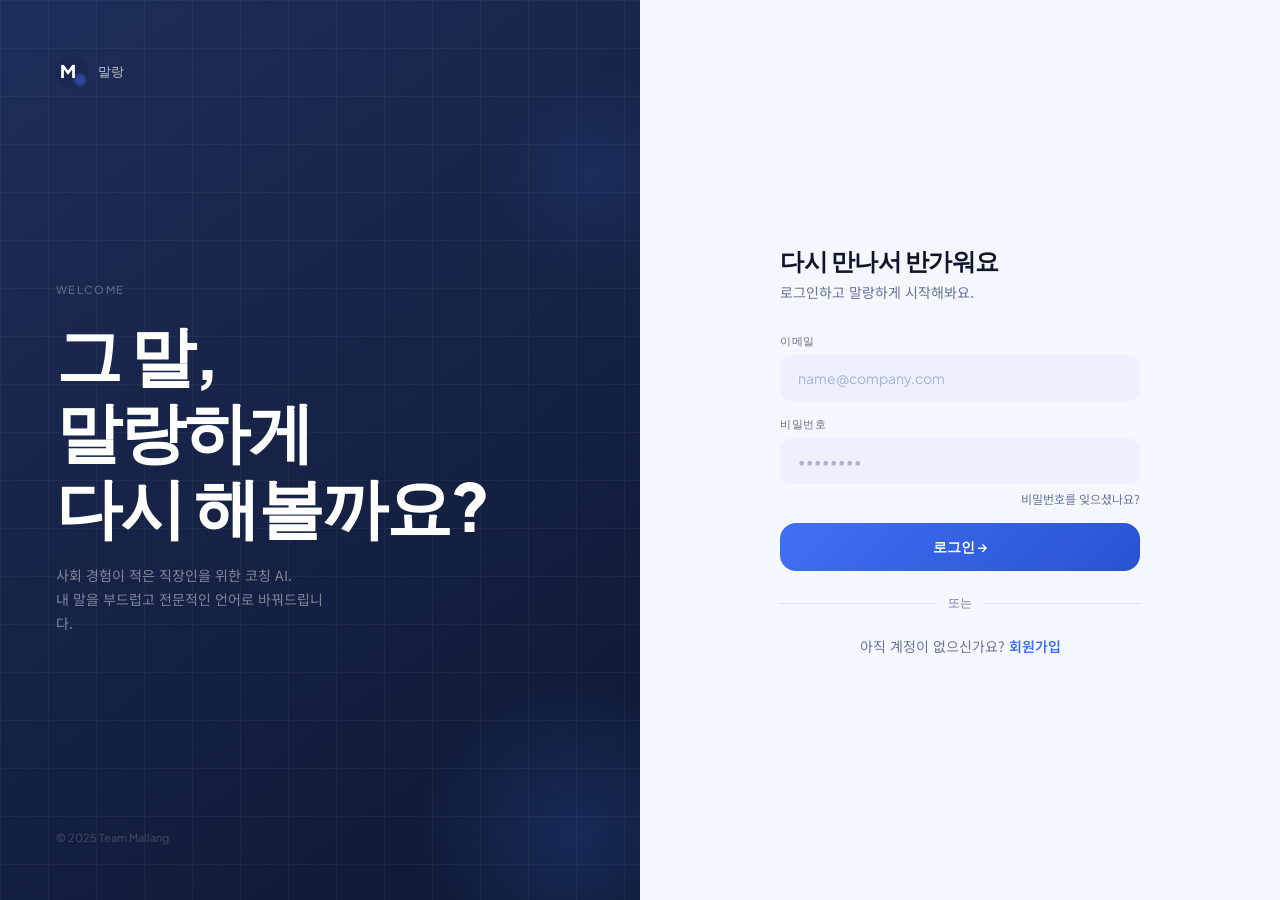
==== main.html @ 5a4e6823 "Add files via upload" ====
<!DOCTYPE html>
<html lang="ko">
<head>
<meta charset="UTF-8">
<meta name="viewport" content="width=device-width, initial-scale=1.0">
<title>말랑 — 사회 언어 번역기 (로그인)</title>
<link rel="stylesheet" href="style.css">
</head>
<body>
<div id="mallang-root">
<div id="page-login" class="page active auth-layout">
  <div class="auth-left">
    <div class="auth-grid"></div>
    <div class="auth-blob" style="bottom:-96px;right:-96px;width:320px;height:320px;background:radial-gradient(circle,rgba(64,112,244,.18) 0%,transparent 70%)"></div>
    <div class="auth-blob" style="top:64px;right:-64px;width:224px;height:224px;background:radial-gradient(circle,rgba(64,112,244,.10) 0%,transparent 70%)"></div>
    <div class="brand-row"><svg width="32" height="32" viewBox="0 0 40 40" fill="none">
  <rect width="40" height="40" rx="15" fill="#1A2750"/>
  <circle cx="30" cy="30" r="9" fill="#4070F4" opacity=".22"/>
  <circle cx="30" cy="30" r="5.5" fill="#4070F4" opacity=".35"/>
  <text x="5" y="28" font-family="'Plus Jakarta Sans',sans-serif" font-weight="800" font-size="22" fill="white">M</text>
</svg> <span class="brand-name-sm">말랑</span></div>
    <div style="position:relative;z-index:1">
      <p class="left-label">Welcome</p>
      <h1 class="left-heading">그 말,<br>말랑하게<br>다시 해볼까요?</h1>
      <p class="left-sub">사회 경험이 적은 직장인을 위한 코칭 AI.<br>내 말을 부드럽고 전문적인 언어로 바꿔드립니다.</p>
    </div>
    <p class="left-footer" style="position:relative;z-index:1">© 2025 Team Mallang</p>
  </div>
  <div class="auth-right">
    <div class="auth-form-wrap">
      <h2 class="form-title">다시 만나서 반가워요</h2>
      <p class="form-sub">로그인하고 말랑하게 시작해봐요.</p>
      <div class="field"><label class="field-label">이메일</label><input type="email" class="field-input" placeholder="name@company.com"></div>
      <div class="field"><label class="field-label">비밀번호</label><input type="password" class="field-input" placeholder="••••••••"></div>
      <button class="forgot-btn">비밀번호를 잊으셨나요?</button>
      <button class="btn-primary mallang-btn" id="login-btn">로그인 →</button>
      <div class="divider"><div class="divider-line"></div><span class="divider-text">또는</span><div class="divider-line"></div></div>
      <p class="signup-row">아직 계정이 없으신가요? <button class="signup-row-btn mallang-btn" id="go-signup-btn">회원가입</button></p>
    </div>
  </div>
</div>
</div>
<script src="app.js"></script>
</body>
</html>
---- style.css ----
@import url('https://fonts.googleapis.com/css2?family=Noto+Sans+KR:wght@300;400;500;600;700&family=Plus+Jakarta+Sans:wght@400;500;600;700;800&display=swap');

*, *::before, *::after { box-sizing: border-box; margin: 0; padding: 0; }
html, body, #mallang-root { height: 100%; }
body {
  font-family: 'Noto Sans KR', 'Plus Jakarta Sans', sans-serif;
  background: #F5F7FF; color: #0F1629;
  -webkit-font-smoothing: antialiased;
}

.page { display: none; min-height: 100vh; }
.page.active { display: flex; }
#page-translator { flex-direction: column; }

@keyframes mallang {
  0%   { transform: scale(1); }
  18%  { transform: scaleX(1.10) scaleY(0.88); }
  38%  { transform: scaleX(0.92) scaleY(1.12); }
  56%  { transform: scaleX(1.05) scaleY(0.96); }
  74%  { transform: scaleX(0.98) scaleY(1.04); }
  88%  { transform: scaleX(1.01) scaleY(0.99); }
  100% { transform: scale(1); }
}
.mallang-bounce { animation: mallang .55s cubic-bezier(.36,.07,.19,.97) both; }

@keyframes dot {
  0%,60%,100% { transform: translateY(0); }
  30%          { transform: translateY(-6px); }
}

::-webkit-scrollbar { width: 4px; }
::-webkit-scrollbar-track { background: transparent; }
::-webkit-scrollbar-thumb { background: rgba(30,45,90,.12); border-radius: 4px; }

/* ── Auth layout ── */
.auth-layout { display: flex; width: 100%; min-height: 100vh; }
.auth-left {
  display: none; width: 50%; flex-direction: column;
  justify-content: space-between; padding: 56px;
  position: relative; overflow: hidden;
  background: linear-gradient(145deg, #1E2D5A 0%, #0E1832 100%);
}
@media (min-width: 1024px) { .auth-left { display: flex; } .auth-right { width: 50%; } }
.auth-grid {
  position: absolute; inset: 0; opacity: .04;
  background-image: linear-gradient(rgba(255,255,255,1) 1px,transparent 1px),linear-gradient(90deg,rgba(255,255,255,1) 1px,transparent 1px);
  background-size: 48px 48px;
}
.auth-blob { position: absolute; border-radius: 50%; pointer-events: none; }
.auth-right {
  flex: 1; display: flex; align-items: center; justify-content: center;
  padding: 32px; background: #F5F7FF; overflow-y: auto;
}
.auth-form-wrap { width: 100%; max-width: 360px; padding: 24px 0; }

.left-label { font-size: 11px; font-weight: 500; color: rgba(255,255,255,.3); text-transform: uppercase; letter-spacing: .12em; font-family: 'Plus Jakarta Sans',sans-serif; margin-bottom: 20px; }
.left-heading { font-size: clamp(38px,5.5vw,66px); font-weight: 800; font-family: 'Plus Jakarta Sans',sans-serif; color: #fff; line-height: 1.15; letter-spacing: -.03em; margin-bottom: 20px; }
.left-sub { font-size: 14px; color: rgba(255,255,255,.45); font-family: 'Noto Sans KR',sans-serif; line-height: 1.7; max-width: 280px; }
.left-footer { font-size: 11px; color: rgba(255,255,255,.2); font-family: 'Plus Jakarta Sans',sans-serif; }
.brand-row { display: flex; align-items: center; gap: 10px; position: relative; z-index: 1; }
.brand-name-sm { font-size: 13px; font-weight: 500; color: rgba(255,255,255,.7); font-family: 'Plus Jakarta Sans',sans-serif; }

.form-title { font-size: 24px; font-weight: 700; color: #0F1629; font-family: 'Plus Jakarta Sans',sans-serif; letter-spacing: -.02em; margin-bottom: 4px; }
.form-sub { font-size: 14px; color: #6B7499; font-family: 'Noto Sans KR',sans-serif; margin-bottom: 32px; }

.field { margin-top: 16px; }
.field:first-child { margin-top: 0; }
.field-label { display: block; font-size: 11px; font-weight: 500; color: rgba(15,22,41,.6); text-transform: uppercase; letter-spacing: .06em; margin-bottom: 6px; font-family: 'Plus Jakarta Sans',sans-serif; }
.field-input { width: 100%; padding: 12px 16px; border-radius: 12px; border: 2px solid transparent; background: #EDF1FF; font-size: 14px; color: #0F1629; font-family: 'Plus Jakarta Sans',sans-serif; outline: none; transition: background .15s,border-color .15s; }
.field-input:focus { background: #fff; border-color: #4070F4; }
.field-input::placeholder { color: rgba(107,116,153,.5); }

.btn-primary { width: 100%; padding: 14px; border-radius: 16px; border: none; background: linear-gradient(135deg,#4070F4,#2952D0); color: #fff; font-size: 14px; font-weight: 600; font-family: 'Plus Jakarta Sans',sans-serif; cursor: pointer; display: flex; align-items: center; justify-content: center; gap: 8px; transition: opacity .15s; margin-top: 16px; }
.btn-primary:hover:not(:disabled) { opacity: .9; }
.btn-primary:disabled { opacity: .35; cursor: not-allowed; }

.forgot-btn { display: block; width: 100%; text-align: right; font-size: 12px; color: #6B7499; background: none; border: none; cursor: pointer; font-family: 'Noto Sans KR',sans-serif; margin-top: 6px; transition: color .15s; }
.forgot-btn:hover { color: #4070F4; }

.divider { display: flex; align-items: center; gap: 12px; margin: 24px 0; }
.divider-line { flex: 1; height: 1px; background: rgba(30,45,90,.1); }
.divider-text { font-size: 12px; color: #6B7499; font-family: 'Plus Jakarta Sans',sans-serif; }

.signup-row { text-align: center; font-size: 14px; color: #6B7499; font-family: 'Noto Sans KR',sans-serif; }
.signup-row-btn { font-weight: 600; color: #4070F4; background: none; border: none; cursor: pointer; font-family: 'Noto Sans KR',sans-serif; font-size: 14px; transition: opacity .15s; }
.signup-row-btn:hover { opacity: .8; }

.back-btn { display: inline-flex; align-items: center; gap: 6px; font-size: 13px; color: rgba(255,255,255,.4); font-family: 'Plus Jakarta Sans',sans-serif; background: none; border: none; cursor: pointer; transition: color .15s; padding: 0; }
.back-btn:hover { color: rgba(255,255,255,.7); }

.section-marker { display: flex; align-items: center; gap: 8px; margin: 20px 0 12px; }
.section-bar { width: 4px; height: 14px; border-radius: 999px; background: #4070F4; }
.section-text { font-size: 11px; font-weight: 600; text-transform: uppercase; letter-spacing: .06em; color: #4070F4; font-family: 'Plus Jakarta Sans',sans-serif; }

/* Custom select */
.csel { position: relative; margin-top: 12px; }
.csel:first-child { margin-top: 0; }
.csel-label { display: block; font-size: 11px; font-weight: 500; color: rgba(15,22,41,.6); text-transform: uppercase; letter-spacing: .06em; margin-bottom: 6px; font-family: 'Plus Jakarta Sans',sans-serif; }
.csel-btn { width: 100%; display: flex; align-items: center; justify-content: space-between; padding: 10px 16px; border-radius: 12px; border: 2px solid transparent; background: #EDF1FF; font-size: 14px; color: #6B7499; font-family: 'Noto Sans KR',sans-serif; cursor: pointer; transition: background .15s,border-color .15s; }
.csel-btn.open { background: #fff; border-color: #4070F4; }
.csel-btn.has-value { color: #0F1629; }
.csel-chevron { transition: transform .2s; font-size: 11px; color: #6B7499; }
.csel-btn.open .csel-chevron { transform: rotate(180deg); }
.csel-menu { display: none; position: absolute; top: calc(100% + 6px); left: 0; right: 0; background: #fff; border: 1px solid rgba(30,45,90,.12); border-radius: 12px; box-shadow: 0 8px 24px rgba(30,45,90,.12); z-index: 100; max-height: 200px; overflow-y: auto; padding: 4px 0; }
.csel-menu.open { display: block; }
.csel-option { width: 100%; text-align: left; padding: 8px 16px; border: none; background: none; font-size: 13px; font-family: 'Noto Sans KR',sans-serif; color: #0F1629; cursor: pointer; transition: background .1s; }
.csel-option:hover { background: #EDF1FF; }
.csel-option.selected { color: #4070F4; font-weight: 600; }

/* Checkbox + Terms */
.check-wrap { display: flex; align-items: flex-start; gap: 10px; cursor: pointer; margin-top: 20px; }
.check-box { width: 16px; height: 16px; border-radius: 4px; flex-shrink: 0; border: 1.5px solid rgba(30,45,90,.25); margin-top: 2px; display: flex; align-items: center; justify-content: center; transition: background .15s,border-color .15s; }
.check-box.on { background: #4070F4; border-color: #4070F4; }
.check-label { font-size: 12px; color: #6B7499; font-family: 'Noto Sans KR',sans-serif; line-height: 1.6; }
.check-label a { text-decoration: underline; text-underline-offset: 2px; cursor: pointer; color: inherit; }
.check-label a:hover { color: #0F1629; }
.terms-box { background: #EDF1FF; border-radius: 12px; padding: 16px; font-size: 12px; line-height: 1.8; color: #6B7499; font-family: 'Noto Sans KR',sans-serif; display: none; margin-top: 8px; }
.terms-box.open { display: block; }
.terms-title { font-size: 13px; font-weight: 600; color: #0F1629; margin-bottom: 8px; }

/* Translator */
.t-header { position: sticky; top: 0; z-index: 40; height: 64px; padding: 0 20px; display: flex; align-items: center; justify-content: space-between; background: rgba(245,247,255,.92); backdrop-filter: blur(14px); border-bottom: 1px solid rgba(30,45,90,.08); }
.t-logo-row { display: flex; align-items: center; gap: 10px; }
.t-brand { font-weight: 700; font-family: 'Plus Jakarta Sans',sans-serif; color: #0F1629; letter-spacing: -.01em; }
.t-right { display: flex; align-items: center; gap: 8px; }

.nsel-wrap { position: relative; }
.nsel { appearance: none; font-size: 12px; padding: 6px 22px 6px 12px; border-radius: 8px; border: none; background: #EDF1FF; color: #6B7499; font-family: 'Noto Sans KR',sans-serif; cursor: pointer; outline: none; }
.nsel.hv { color: #0F1629; }
.nsel-arr { position: absolute; right: 6px; top: 50%; transform: translateY(-50%); pointer-events: none; color: #6B7499; font-size: 10px; }

.new-chat-btn { display: flex; align-items: center; gap: 5px; font-size: 12px; font-weight: 500; color: #6B7499; font-family: 'Plus Jakarta Sans',sans-serif; background: none; border: none; cursor: pointer; padding: 6px 12px; border-radius: 8px; transition: background .15s; }
.new-chat-btn:hover { background: #EDF1FF; }

.prof-btn { display: flex; align-items: center; gap: 8px; padding: 6px 12px; border-radius: 999px; border: none; cursor: pointer; transition: background .15s; font-family: 'Plus Jakarta Sans',sans-serif; }
.prof-btn.closed { background: #EDF1FF; }
.prof-btn.open   { background: #1E2D5A; }
.prof-av { width: 20px; height: 20px; border-radius: 50%; display: flex; align-items: center; justify-content: center; font-size: 11px; }
.prof-btn.closed .prof-av { background: #4070F4; color: #fff; }
.prof-btn.open   .prof-av { background: rgba(255,255,255,.15); color: #fff; }
.prof-name { font-size: 12px; font-weight: 500; }
.prof-btn.closed .prof-name { color: #4070F4; }
.prof-btn.open   .prof-name { color: #fff; }
.prof-arr { font-size: 11px; transition: transform .2s; }
.prof-btn.closed .prof-arr { color: #6B7499; }
.prof-btn.open   .prof-arr { color: rgba(255,255,255,.4); transform: rotate(180deg); }

.prof-wrap { position: relative; }
.prof-dropdown { display: none; position: absolute; right: 0; top: calc(100% + 8px); width: 280px; background: #1A2750; border: 1px solid rgba(255,255,255,.07); border-radius: 16px; overflow: hidden; box-shadow: 0 20px 60px rgba(0,0,0,.35); z-index: 50; }
.prof-dropdown.open { display: block; }
.pd-head { padding: 20px; display: flex; align-items: center; gap: 14px; background: linear-gradient(155deg,#243570 0%,#1A2750 100%); }
.pd-av { width: 44px; height: 44px; border-radius: 50%; flex-shrink: 0; background: rgba(64,112,244,.2); border: 1.5px solid rgba(64,112,244,.3); display: flex; align-items: center; justify-content: center; font-size: 20px; }
.pd-name { color: #fff; font-size: 14px; font-weight: 600; font-family: 'Noto Sans KR',sans-serif; }
.pd-email { color: rgba(255,255,255,.4); font-size: 11px; font-family: 'Plus Jakarta Sans',sans-serif; margin-top: 2px; }
.pd-hr { height: 1px; background: rgba(255,255,255,.07); }
.pd-hr-mx { height: 1px; background: rgba(255,255,255,.07); margin: 0 16px; }
.pd-sect { padding: 8px 0 4px 16px; font-size: 10px; font-weight: 600; text-transform: uppercase; letter-spacing: .08em; color: rgba(255,255,255,.25); font-family: 'Plus Jakarta Sans',sans-serif; }
.pd-item { width: 100%; display: flex; align-items: center; gap: 12px; padding: 10px 16px; border: none; background: none; color: rgba(255,255,255,.7); font-size: 13px; font-family: 'Noto Sans KR',sans-serif; cursor: pointer; text-align: left; transition: background .1s; }
.pd-item:hover { background: rgba(255,255,255,.05); }
.pd-item.danger { color: rgba(255,100,100,.8); }
.pd-icon { color: rgba(255,255,255,.35); }
.pd-item.danger .pd-icon { color: rgba(255,100,100,.5); }
.pd-conv-list { max-height: 176px; overflow-y: auto; padding-bottom: 4px; }
.pd-conv-btn { width: 100%; display: flex; align-items: center; gap: 10px; padding: 8px 16px; border: none; background: none; color: rgba(255,255,255,.55); font-size: 12px; font-family: 'Noto Sans KR',sans-serif; cursor: pointer; text-align: left; transition: background .1s,color .1s; white-space: nowrap; overflow: hidden; }
.pd-conv-btn:hover { background: rgba(255,255,255,.05); color: rgba(255,255,255,.8); }
.pd-conv-icon { color: rgba(64,112,244,.6); flex-shrink: 0; }
.pd-conv-title { overflow: hidden; text-overflow: ellipsis; }
.pd-empty { padding: 4px 16px 12px; font-size: 12px; color: rgba(255,255,255,.25); font-family: 'Noto Sans KR',sans-serif; }

.mob-filters { display: flex; gap: 8px; padding: 10px 16px; background: #fff; border-bottom: 1px solid rgba(30,45,90,.06); }
@media (min-width: 768px) { .mob-filters { display: none; } }
@media (max-width: 767px) { .desk-filters { display: none !important; } }

.chat-area { flex: 1; overflow-y: auto; padding: 24px 16px; }
.chat-inner { max-width: 640px; margin: 0 auto; display: flex; flex-direction: column; gap: 16px; }

.msg-row { display: flex; align-items: flex-end; gap: 10px; }
.msg-row.user { flex-direction: row-reverse; }
.msg-av { width: 28px; height: 28px; border-radius: 50%; flex-shrink: 0; display: flex; align-items: center; justify-content: center; font-size: 13px; color: #fff; margin-bottom: 2px; }
.msg-av.bot { background: linear-gradient(135deg,#4070F4,#2952D0); }
.msg-av.user { background: #1E2D5A; }
.msg-body { max-width: 78%; }
.msg-sender { font-size: 11px; color: #6B7499; margin-bottom: 4px; margin-left: 4px; font-family: 'Plus Jakarta Sans',sans-serif; }
.msg-bubble { padding: 12px 16px; font-size: 14px; line-height: 1.6; font-family: 'Noto Sans KR',sans-serif; white-space: pre-wrap; }
.msg-bubble.bot { background: #fff; color: #0F1629; border-radius: 18px 18px 18px 4px; border: 1px solid rgba(30,45,90,.08); box-shadow: 0 1px 4px rgba(30,45,90,.06); }
.msg-bubble.user { background: linear-gradient(135deg,#4070F4,#2952D0); color: #fff; border-radius: 18px 18px 4px 18px; box-shadow: 0 2px 8px rgba(64,112,244,.25); }
.dot-row { display: flex; align-items: center; gap: 6px; padding: 2px 0; }
.dot { width: 6px; height: 6px; border-radius: 50%; background: #4070F4; }
.dot:nth-child(1) { animation: dot 1.2s ease-in-out 0s   infinite; }
.dot:nth-child(2) { animation: dot 1.2s ease-in-out .2s  infinite; }
.dot:nth-child(3) { animation: dot 1.2s ease-in-out .4s  infinite; }

.input-area { position: sticky; bottom: 0; padding: 12px 16px 20px; background: linear-gradient(to top,#F5F7FF 75%,transparent); }
.input-inner { max-width: 640px; margin: 0 auto; }
.chip-row { display: flex; flex-wrap: wrap; gap: 8px; margin-bottom: 12px; }
.chip { padding: 6px 14px; border-radius: 999px; border: 1.5px solid rgba(30,45,90,.1); background: #fff; color: #6B7499; font-size: 12px; font-family: 'Noto Sans KR',sans-serif; cursor: pointer; transition: box-shadow .15s; }
.chip:hover { box-shadow: 0 2px 8px rgba(30,45,90,.08); }
.input-box { display: flex; align-items: flex-end; gap: 10px; padding: 12px; border-radius: 20px; background: #fff; border: 1.5px solid rgba(30,45,90,.1); box-shadow: 0 4px 20px rgba(30,45,90,.08); }
.chat-ta { flex: 1; border: none; background: transparent; resize: none; font-size: 14px; font-family: 'Noto Sans KR',sans-serif; color: #0F1629; outline: none; line-height: 1.5; max-height: 120px; overflow-y: auto; min-height: 24px; }
.chat-ta::placeholder { color: rgba(107,116,153,.45); }
.send-btn { width: 32px; height: 32px; border-radius: 10px; border: none; background: linear-gradient(135deg,#4070F4,#2952D0); color: #fff; cursor: pointer; display: flex; align-items: center; justify-content: center; flex-shrink: 0; font-size: 14px; transition: opacity .15s; }
.send-btn:disabled { opacity: .25; cursor: not-allowed; }
.send-btn:hover:not(:disabled) { opacity: .9; }
.input-note { text-align: center; font-size: 11px; color: rgba(107,116,153,.5); margin-top: 8px; font-family: 'Noto Sans KR',sans-serif; }
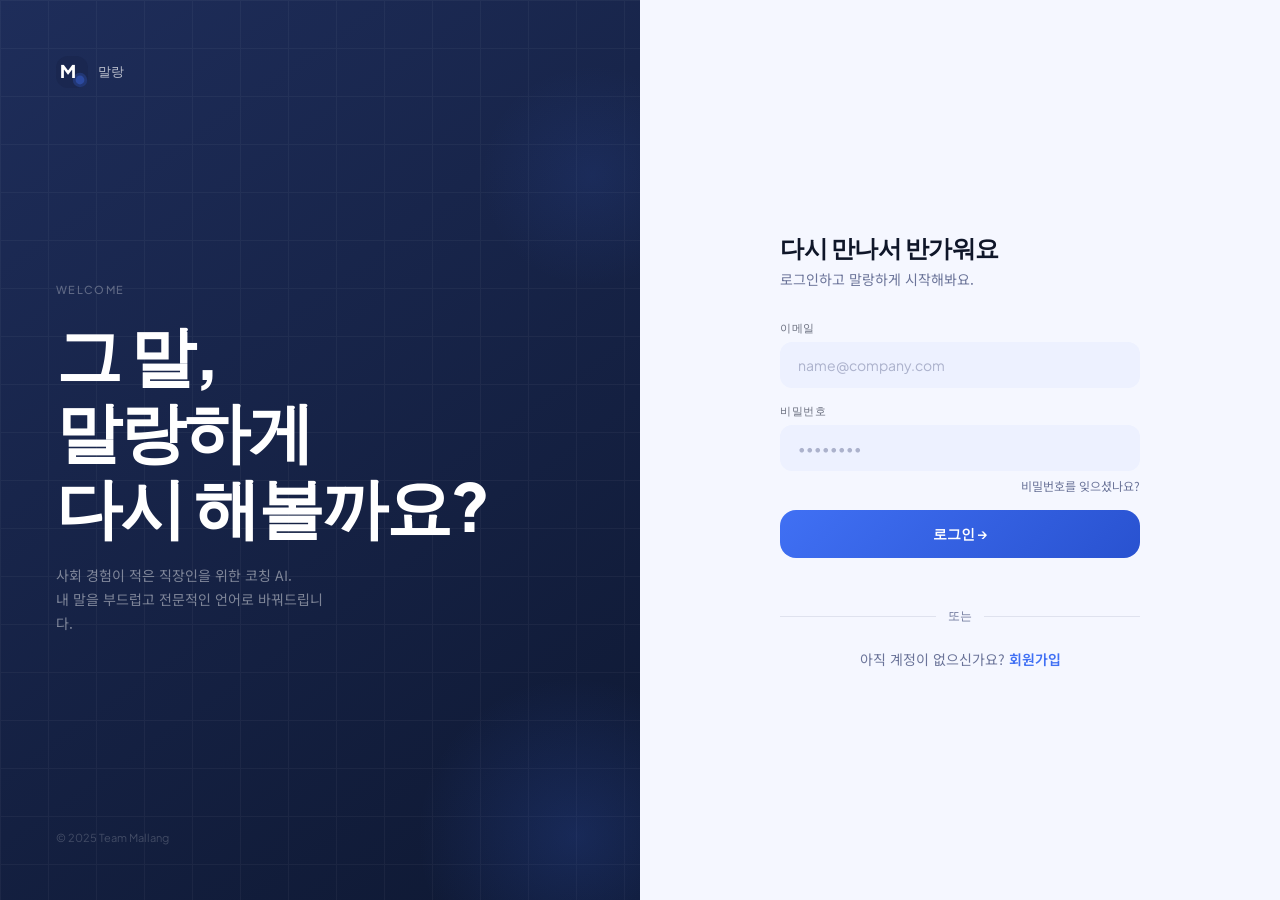
==== commit 36744610: "fe" ====
--- a/main.html
+++ b/main.html
@@ -30,10 +30,11 @@
     <div class="auth-form-wrap">
       <h2 class="form-title">다시 만나서 반가워요</h2>
       <p class="form-sub">로그인하고 말랑하게 시작해봐요.</p>
-      <div class="field"><label class="field-label">이메일</label><input type="email" class="field-input" placeholder="name@company.com"></div>
-      <div class="field"><label class="field-label">비밀번호</label><input type="password" class="field-input" placeholder="••••••••"></div>
+      <div class="field"><label class="field-label">이메일</label><input type="email" id="login-email" class="field-input" placeholder="name@company.com"></div>
+      <div class="field"><label class="field-label">비밀번호</label><input type="password" id="login-password" class="field-input" placeholder="••••••••"></div>
       <button class="forgot-btn">비밀번호를 잊으셨나요?</button>
       <button class="btn-primary mallang-btn" id="login-btn">로그인 →</button>
+      <p id="login-status" class="form-status" style="min-height:18px;font-size:13px;color:#e05555;margin-top:8px"></p>
       <div class="divider"><div class="divider-line"></div><span class="divider-text">또는</span><div class="divider-line"></div></div>
       <p class="signup-row">아직 계정이 없으신가요? <button class="signup-row-btn mallang-btn" id="go-signup-btn">회원가입</button></p>
     </div>
